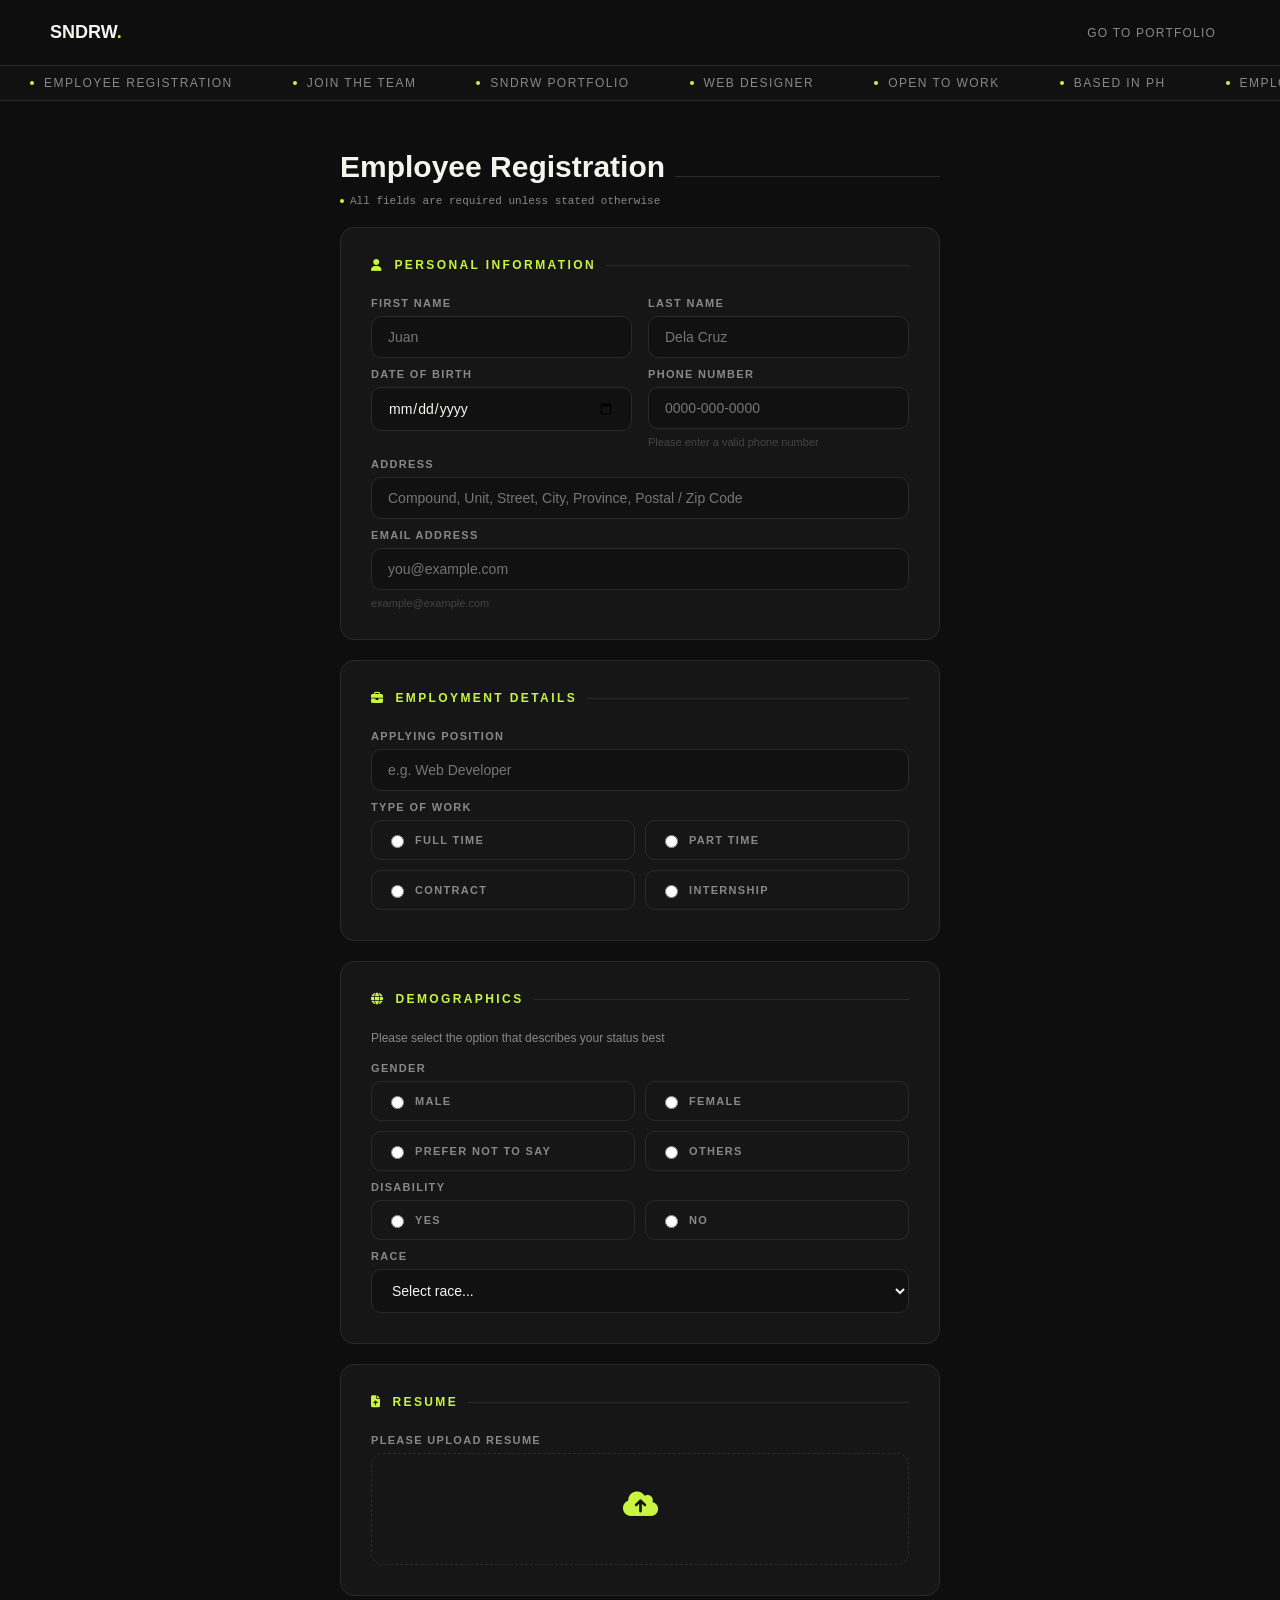
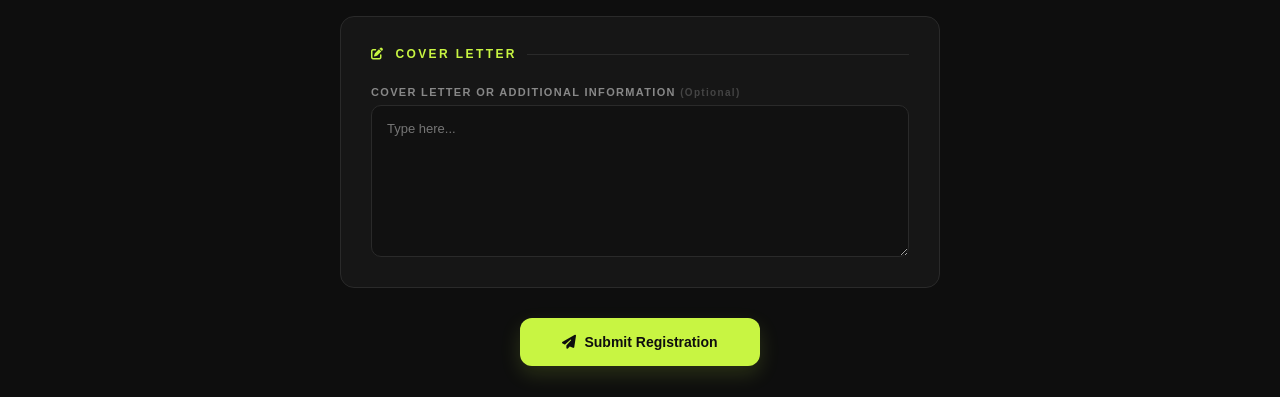
==== index.html @ 2081df6a "commit commit" ====
<!DOCTYPE html>
<html lang="en">
<head>
    <meta charset="UTF-8">
    <meta name="viewport" content="width=device-width, initial-scale=1.0">
    <title>Registration Forms</title>
    <link rel="stylesheet" href="https://cdnjs.cloudflare.com/ajax/libs/font-awesome/6.5.0/css/all.min.css"/>
    <link rel="stylesheet" href="formstyle.css">
</head>
<body>
    <nav>
        <div class="logo">SNDRW<span>.</span></div>
        <div class="nav-links">
            <a href="main-portfolio.html">Go to Portfolio</a>
        </div>
    </nav>
    <div class="move-wrap">
        <div class="move-anim">
            <span class="move-item"><span class="move-dot"></span>Employee Registration</span>
            <span class="move-item"><span class="move-dot"></span>Join the team</span>
            <span class="move-item"><span class="move-dot"></span>Sndrw Portfolio</span>
            <span class="move-item"><span class="move-dot"></span>Web Designer</span>
            <span class="move-item"><span class="move-dot"></span>Open to Work</span>
            <span class="move-item"><span class="move-dot"></span>Based in PH</span>
            <!-- duplicate for seamless loop -->
            <span class="move-item"><span class="move-dot"></span>Employee Registration</span>
            <span class="move-item"><span class="move-dot"></span>Join the team</span>
            <span class="move-item"><span class="move-dot"></span>Sndrw Portfolio</span>
            <span class="move-item"><span class="move-dot"></span>Web Designer</span>
            <span class="move-item"><span class="move-dot"></span>Open to Work</span>
            <span class="move-item"><span class="move-dot"></span>Based in PH</span>
        </div>
    </div>
    <div class="page">

        <!-- HEADER -->
        <div class="form-header">
            <div class="section-header">
                <h2 class="section-title">Employee Registration</h2>
                <div class="section-line"></div>
            </div>
            <p class="section-subtitle"><span class="req-dot"></span>All fields are required unless stated otherwise</p>
        </div>
        <form action="">
            <!-- Personal Information -->
            <div class="card-container">
                <div class="section-label">
                    <i class="fa-solid fa-user"></i>Personal Information
                    <div class="section-line"></div>
                </div>

                <div class="row">
                    <div class="field">
                        <label>First Name</label>
                        <input type="text" placeholder="Juan" required>
                    </div>
                    <div class="field">
                        <label>Last Name</label>
                        <input type="text" placeholder="Dela Cruz" required>
                    </div>
                </div>

                <div class="row">
                    <div class="field">
                        <label>Date of Birth</label>
                        <input type="date" required>
                    </div>
                    <div class="field">
                        <label>Phone Number</label>
                        <input type="tel" size="15" maxlength="12" pattern="\d{4}-\d{3}-\d{4}" placeholder="0000-000-0000">
                        <span class="field-hint">Please enter a valid phone number</span>
                    </div>
                </div>

                <div class="field">
                    <label>Address</label>
                    <input type="email" placeholder="Compound, Unit, Street, City, Province, Postal / Zip Code">
                </div>

                <div class="field">
                    <label>Email Address</label>
                    <input type="email" placeholder="you@example.com" required>
                    <span class="field-hint">example@example.com</span>
                </div>
            </div>

            <div class="card-container">
                <div class="section-label">
                    <i class="fa-solid fa-briefcase"></i>Employment Details
                    <div class="section-line"></div>
                </div>

                <div class="field">
                    <label>Applying Position</label>
                    <input type="email" placeholder="e.g. Web Developer" required>
                </div>

                <div class="field">
                    <label>Type of Work</label>
                    <div class="radio-group">
                        <label class="radio-option">
                            <input type="radio" name="work_type"> Full Time
                        </label>
                        <label class="radio-option">
                            <input type="radio" name="work_type"> Part Time
                        </label>
                        <label class="radio-option">
                            <input type="radio" name="work_type"> Contract
                        </label>
                        <label class="radio-option">
                            <input type="radio" name="work_type"> Internship
                        </label>
                    </div>
                </div>
            </div>

            <div class="card-container">
                <div class="section-label">
                    <i class="fa-solid fa-globe"></i>Demographics
                    <div class="section-line"></div>
                </div>

                <div class="field">
                    <span class="field-hint" style="color: #888; font-size: 12px;">Please select the option that describes your status best</span>
                    <div class="radio-group">
                    </div>
                </div>

                <div class="field">
                    <label>Gender</label>
                    <div class="radio-group">
                        <label class="radio-option">
                            <input type="radio" name="gender"> Male
                        </label>
                        <label class="radio-option">
                            <input type="radio" name="gender"> Female
                        </label>
                        <label class="radio-option">
                            <input type="radio" name="gender"> Prefer Not to Say
                        </label>
                        <label class="radio-option">
                            <input type="radio" name="gender"> Others
                        </label>
                    </div>
                </div>

                <div class="field">
                    <label>Disability</label>
                    <div class="radio-group">
                        <label class="radio-option">
                            <input type="radio" name="disablitiy"> Yes
                        </label>
                        <label class="radio-option">
                            <input type="radio" name="disablitiy"> No
                        </label>
                    </div>
                </div>

                <div class="field">
                    <label>Race</label>
                    <select name="race">
                        <option value="">Select race...</option>
                        <option>American Native or Alaska Native</option>
                        <option>Asian</option>
                        <option>Black or African American</option>
                        <option>Native Hawaiian</option>
                        <option>Pacific Islander</option>
                        <option>White</option>
                        <option>Two or more races</option>
                        <option>Decline to specify</option>
                        <option>Other</option>
                    </select>
                </div>
            </div> 

            <div class="card-container">
                <div class="section-label">
                    <i class="fa-solid fa-file-arrow-up"></i> Resume
                    <div class="section-line"></div>
                </div>

                <div class="field">
                    <label>Please Upload Resume</label>
                    <div class="upload-zone">
                        <input type="file" accept=".pdf,.doc,.docx" required>
                        <i class="fa-solid fa-cloud-arrow-up upload-icon"></i>
                    </div>
                </div>
            </div>

            <div class="card-container">
                <div class="section-label">
                    <i class="fa-solid fa-pen-to-square"></i> Cover Letter
                    <div class="section-line"></div>
                </div>

                <div class="field">
                    <label>Cover Letter or Additional Information <span class="optional">(Optional)</span></label>
                    <textarea placeholder="Type here..."></textarea>
                </div>
            </div>
            
            <button class="button" type="submit">
                <i class="fa-solid fa-paper-plane"></i>Submit Registration
            </button>
        </form>
    </div>
</body>
</html>
---- formstyle.css ----
:root {
    --lime: #c8f542;
    --dark: #0e0e0e;
    --border: #2a2a2a;
    --text: #f5f5f0;
    --muted:  #888;
    --nav-height: 65px;
    --top: 100px;
    --background: #161616;
    --bg-forms: #111;
    scroll-behavior: smooth;
}

body {
    background: var(--dark);
    margin: 0;
    padding: 0;
}

/* Navigation */

nav {
    position: fixed;
    top: 0; left: 0; right: 0;
    z-index: 200;
    display: flex;
    align-items: center;
    justify-content: space-between;
    height: var(--nav-height);
    padding: 0 50px;
    background: var(--dark);
    border-bottom: 1px solid var(--border);
}

/* Logo */

.logo {
    font-family: 'Syne', sans-serif;
    font-weight: 800;
    font-size: 18px;
    color: var(--text);
}

.logo span {
    color: var(--lime)
}

/* Navigation Menu*/

.nav-links {
    display: flex;
}

.nav-links a {
    font-family: 'Syne', sans-serif;
    font-size: 12px;
    font-weight: 500;
    letter-spacing: .1em;
    text-transform: uppercase;
    color: var(--muted);
    text-decoration: none;
    padding: 6px 14px;        /* adds space inside the rectangle */
    border-radius: 6px;       /* slightly rounded corners */
    transition: color .2s;
}

.nav-links a:hover {
    color: var(--text);
    background: rgba(255, 255, 255, .08);   /* subtle white box */
}

.move-wrap {
    position: fixed;
    top: var(--nav-height);
    left: 0; right: 0;
    z-index: 199;
    overflow: hidden;
    height: 35px;
    background: #111;
    display: flex;
    align-items: center;
    border-bottom: 1px solid var(--border);
}

.move-anim {
    display: flex;
    animation: move 26s linear infinite;
    white-space: nowrap;
}

.move-item {
    font-family: 'Syne', sans-serif;
    font-size: 12px;
    font-weight: 500;
    text-transform: uppercase;
    color: var(--muted);
    padding: 0 30px;
    display: flex;
    align-items: center;
    gap: 10px;
    letter-spacing: .12em;
}

.move-dot {
    width: 4px;
    height: 4px;
    border-radius: 50%;
    background: var(--lime);
    flex-shrink: 0;
}

@keyframes move {
    to { transform: translateX(-50%); }
}

.page {
    padding-top: var(--top);
    padding-left: 60px;
    padding-right: 60px;
    max-width: 600px;
    margin: 0 auto;
}

.form-header {
    padding-top: 30px;
    margin: 20px 0;
}

.form-header .section-header {
    display: flex;
    align-items: baseline;
    gap: 10px;
}

.section-title {
    font-family: 'Outfit', sans-serif;
    font-size: 30px;
    font-weight: 800;
    color: var(--text);
    margin: 0;
}

.section-line {
    height: 1px;
    background: var(--border);
    flex-grow: 1;
}

.section-subtitle {
    font-family: 'Space Mono', monospace;
    font-size: 11px;
    color: var(--muted);
    display: flex;
    align-items: center;
    gap: 6px;
}

.req-dot {
    width: 4px;
    height: 4px;
    border-radius: 50%;
    background: var(--lime);
}

/* Container */
.card-container {
    display: flex;
    flex-direction: column;
    background: var(--background);
    border: 1px solid var(--border);
    border-radius: 14px;
    color: var(--background);
    transition: border-color .25s;
    padding: 30px;
    gap: 10px;
    margin-bottom: 20px;
}

.card-container:hover {
    border-color: var(--lime);
}

.section-label {
    font-family: 'Syne', sans-serif;
    font-size: 12px;
    font-weight: 800;
    color: var(--lime);
    text-transform: uppercase;
    display: flex;
    align-items: center;
    letter-spacing: 0.2em;
    gap: 10px;
    margin-bottom: 15px;
}

/* Row */
.row {
    display: grid;
    grid-template-columns: 1fr 1fr;
    gap: 16px;
}

/* Field */
.field {
    display: flex;
    flex-direction: column;
    gap: 7px;
}

.field label {
    font-family: 'Syne', sans-serif;
    font-size: 11px;
    font-weight: 600;
    text-transform: uppercase;
    color: var(--muted);
    letter-spacing: .12em;
}

.field input {
    font-family: 'Outfit', sans-serif;
    font-size: 14px;
    color: var(--text);
    background: var(--bg-forms);
    border: 1px solid var(--border);
    border-radius: 10px;
    padding: 12px 16px;
    transition: all .25s;
    outline: none;
}

.field input:focus {
    border-color: var(--lime);
    background: transparent;
    box-shadow: 0 0 0 3px rgba(200,245,66,.06);
}

.field-hint {
    font-family: 'Space Mono', sans-serif;
    font-size: 11px;
    color: #444;
}

/* Option */
.radio-group {
    display: grid;
    grid-template-columns: 1fr 1fr;
    gap: 10px;
}

.radio-option {
    font-family: 'Outfit', sans-serif;
    font-size: 13px;
    display: flex;
    border: 1px solid var(--border);
    border-radius: 10px;
    color: var(--muted);


    padding: 11px 14px;
    align-items: center;
    cursor: pointer;
    transition: all .2s;
    gap: 8px;
}

.radio-option:hover {
    border-color: var(--lime);
    color: var(--text);
}

.radio-option input[type="radio"] {
    accent-color: var(--lime);
}

/* Select */
.field select {
    font-family: 'Outfit', sans-serif;
    font-size: 14px;
    color: var(--text);
    background: var(--bg-forms);
    border: 1px solid var(--border);
    border-radius: 10px;
    padding: 12px 16px;
    width: 100%;

    cursor: pointer;
    transition: all .25s;
}

.field select:focus {
    border-color: var(--lime);
}

.field select option {
    background: var(--background);
    color: var(--text);
}

/* Button */

.button {
    font-family: 'Syne', sans-serif;
    font-weight: 700;
    font-size: 14px;
    background: var(--lime);
    color: #0e0e0e;
    border-radius: 12px;
    border: none;
    display: flex;
    align-items: center;
    justify-content: center;

    width: 40%;
    padding: 16px;
    margin: 30px auto;
    text-decoration: none;
    gap: 8px;
    transition: all .2s;
    box-shadow: 0 8px 20px rgba(200, 245, 66, 0.15);
    cursor: pointer;
}

.button:hover {
    opacity: .85;
    transform: translateY(-2px);
    box-shadow: 0 15px 40px rgba(200, 245, 66, 0.25);
}

/* Upload */

.upload-zone {
    border: 1.5px dashed var(--border);
    border-radius: 12px;
    background: var(--background);
    padding: 36px 20px;
    text-align: center;
    cursor: pointer;
    transition: all .25s;
    position: relative;
}

.upload-zone:hover {
    border-color: var(--border);
}

.upload-icon {
    font-size: 28px;
    color: var(--lime);
    margin-bottom: 10px;
}

.upload-zone input[type='file'] {
    position: absolute;
    opacity: 0;
    cursor: pointer;
}

textarea {
    font-family: 'Outfit', sans-serif;
    font-size: 13px;
    color: var(--text);
    background: var(--bg-forms);
    border: 1px solid var(--border);
    border-radius: 10px;
    min-height: 120px;
    resize: vertical;
    outline: none;
    padding: 15px;
    transition: all .25s;
}

textarea:focus {
    border-color: var(--lime);
    background: transparent;
}

.optional {
    font-size: 10px;
    color: #444;
    text-transform: none;
}

/* RESPONSIVENESS */

/* Mobile */
@media (max-width: 768px) {
    :root {
        --nav-height: 56px;
        --top: 45px;
    }

    .form-header {
        margin-top: 50px;
    }

    .section-title {
        font-size: 25px;
    }

    .row {
        grid-template-columns: 1fr;
    }

    .button {
        width: 50%;
    }
}
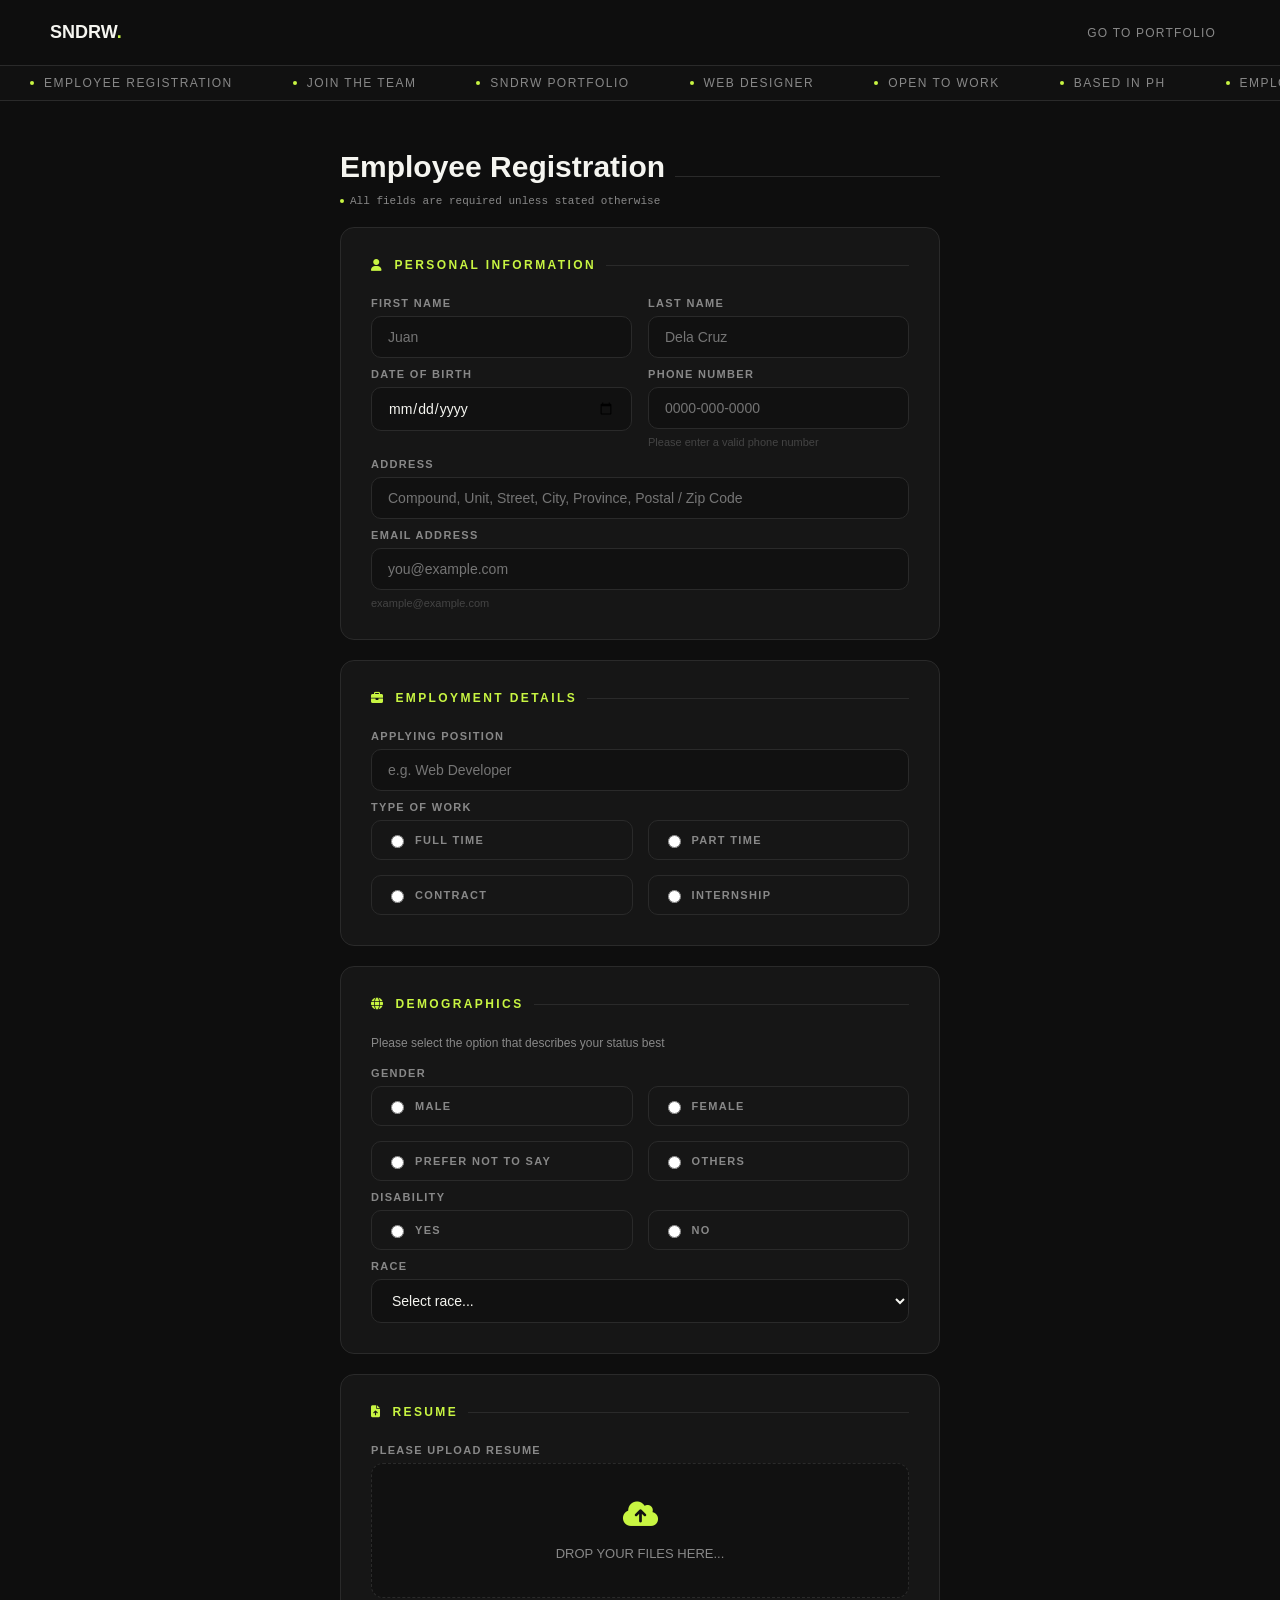
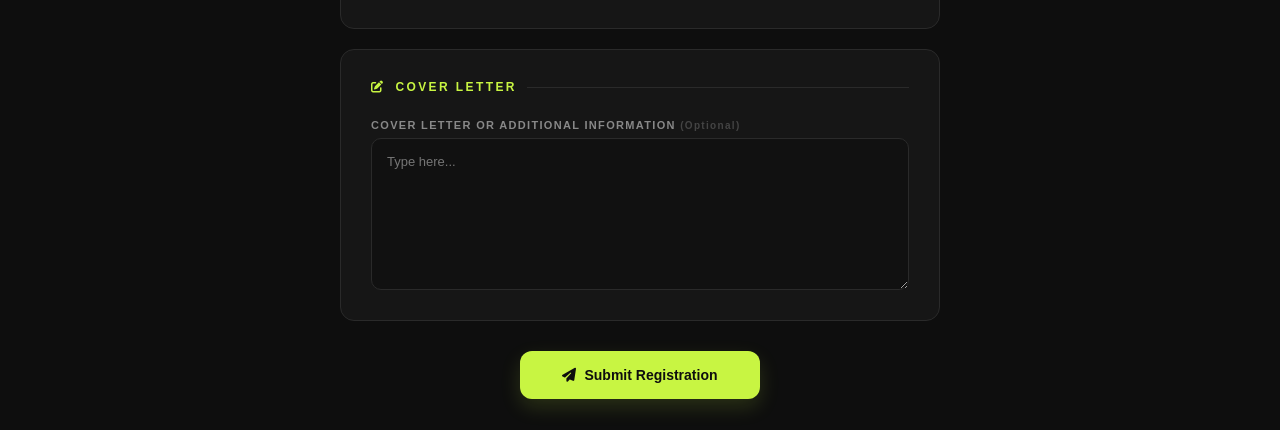
==== commit 64eae0bf: "updated version updated version" ====
--- a/index.html
+++ b/index.html
@@ -67,14 +67,14 @@
                     </div>
                     <div class="field">
                         <label>Phone Number</label>
-                        <input type="tel" size="15" maxlength="12" pattern="\d{4}-\d{3}-\d{4}" placeholder="0000-000-0000">
+                        <input type="tel" size="15" maxlength="15" pattern="\d{4}-\d{3}-\d{4}" placeholder="0000-000-0000">
                         <span class="field-hint">Please enter a valid phone number</span>
                     </div>
                 </div>
 
                 <div class="field">
                     <label>Address</label>
-                    <input type="email" placeholder="Compound, Unit, Street, City, Province, Postal / Zip Code">
+                    <input placeholder="Compound, Unit, Street, City, Province, Postal / Zip Code" required>
                 </div>
 
                 <div class="field">
@@ -92,7 +92,7 @@
 
                 <div class="field">
                     <label>Applying Position</label>
-                    <input type="email" placeholder="e.g. Web Developer" required>
+                    <input type="text" placeholder="e.g. Web Developer" required>
                 </div>
 
                 <div class="field">
@@ -184,6 +184,7 @@
                     <div class="upload-zone">
                         <input type="file" accept=".pdf,.doc,.docx" required>
                         <i class="fa-solid fa-cloud-arrow-up upload-icon"></i>
+                        <div class="upload-text">Drop your files here...</div>
                     </div>
                 </div>
             </div>
--- a/formstyle.css
+++ b/formstyle.css
@@ -14,7 +14,6 @@
 body {
     background: var(--dark);
     margin: 0;
-    padding: 0;
 }
 
 /* Navigation */
@@ -112,6 +111,8 @@
 @keyframes move {
     to { transform: translateX(-50%); }
 }
+
+/* MAIN PAGE */
 
 .page {
     padding-top: var(--top);
@@ -231,7 +232,6 @@
 .field input:focus {
     border-color: var(--lime);
     background: transparent;
-    box-shadow: 0 0 0 3px rgba(200,245,66,.06);
 }
 
 .field-hint {
@@ -244,7 +244,7 @@
 .radio-group {
     display: grid;
     grid-template-columns: 1fr 1fr;
-    gap: 10px;
+    gap: 15px;
 }
 
 .radio-option {
@@ -254,7 +254,6 @@
     border: 1px solid var(--border);
     border-radius: 10px;
     color: var(--muted);
-
 
     padding: 11px 14px;
     align-items: center;
@@ -281,7 +280,7 @@
     border: 1px solid var(--border);
     border-radius: 10px;
     padding: 12px 16px;
-    width: 100%;
+    outline: none;
 
     cursor: pointer;
     transition: all .25s;
@@ -291,8 +290,8 @@
     border-color: var(--lime);
 }
 
-.field select option {
-    background: var(--background);
+.field option {
+    background: var(--bg-forms);
     color: var(--text);
 }
 
@@ -313,7 +312,6 @@
     width: 40%;
     padding: 16px;
     margin: 30px auto;
-    text-decoration: none;
     gap: 8px;
     transition: all .2s;
     box-shadow: 0 8px 20px rgba(200, 245, 66, 0.15);
@@ -321,7 +319,6 @@
 }
 
 .button:hover {
-    opacity: .85;
     transform: translateY(-2px);
     box-shadow: 0 15px 40px rgba(200, 245, 66, 0.25);
 }
@@ -331,16 +328,18 @@
 .upload-zone {
     border: 1.5px dashed var(--border);
     border-radius: 12px;
-    background: var(--background);
+    background: var(--bg-forms);
     padding: 36px 20px;
     text-align: center;
     cursor: pointer;
     transition: all .25s;
     position: relative;
-}
-
-.upload-zone:hover {
-    border-color: var(--border);
+
+    display: flex;
+    flex-direction: column;
+    align-items: center;
+    justify-content: center;
+    gap: 8px;
 }
 
 .upload-icon {
@@ -355,6 +354,14 @@
     cursor: pointer;
 }
 
+.upload-text {
+    color: var(--muted);
+    font-family: 'Outfit', sans-serif;
+    font-size: 13px;
+    text-transform: uppercase;
+}
+
+/* Cover Letter */
 textarea {
     font-family: 'Outfit', sans-serif;
     font-size: 13px;
